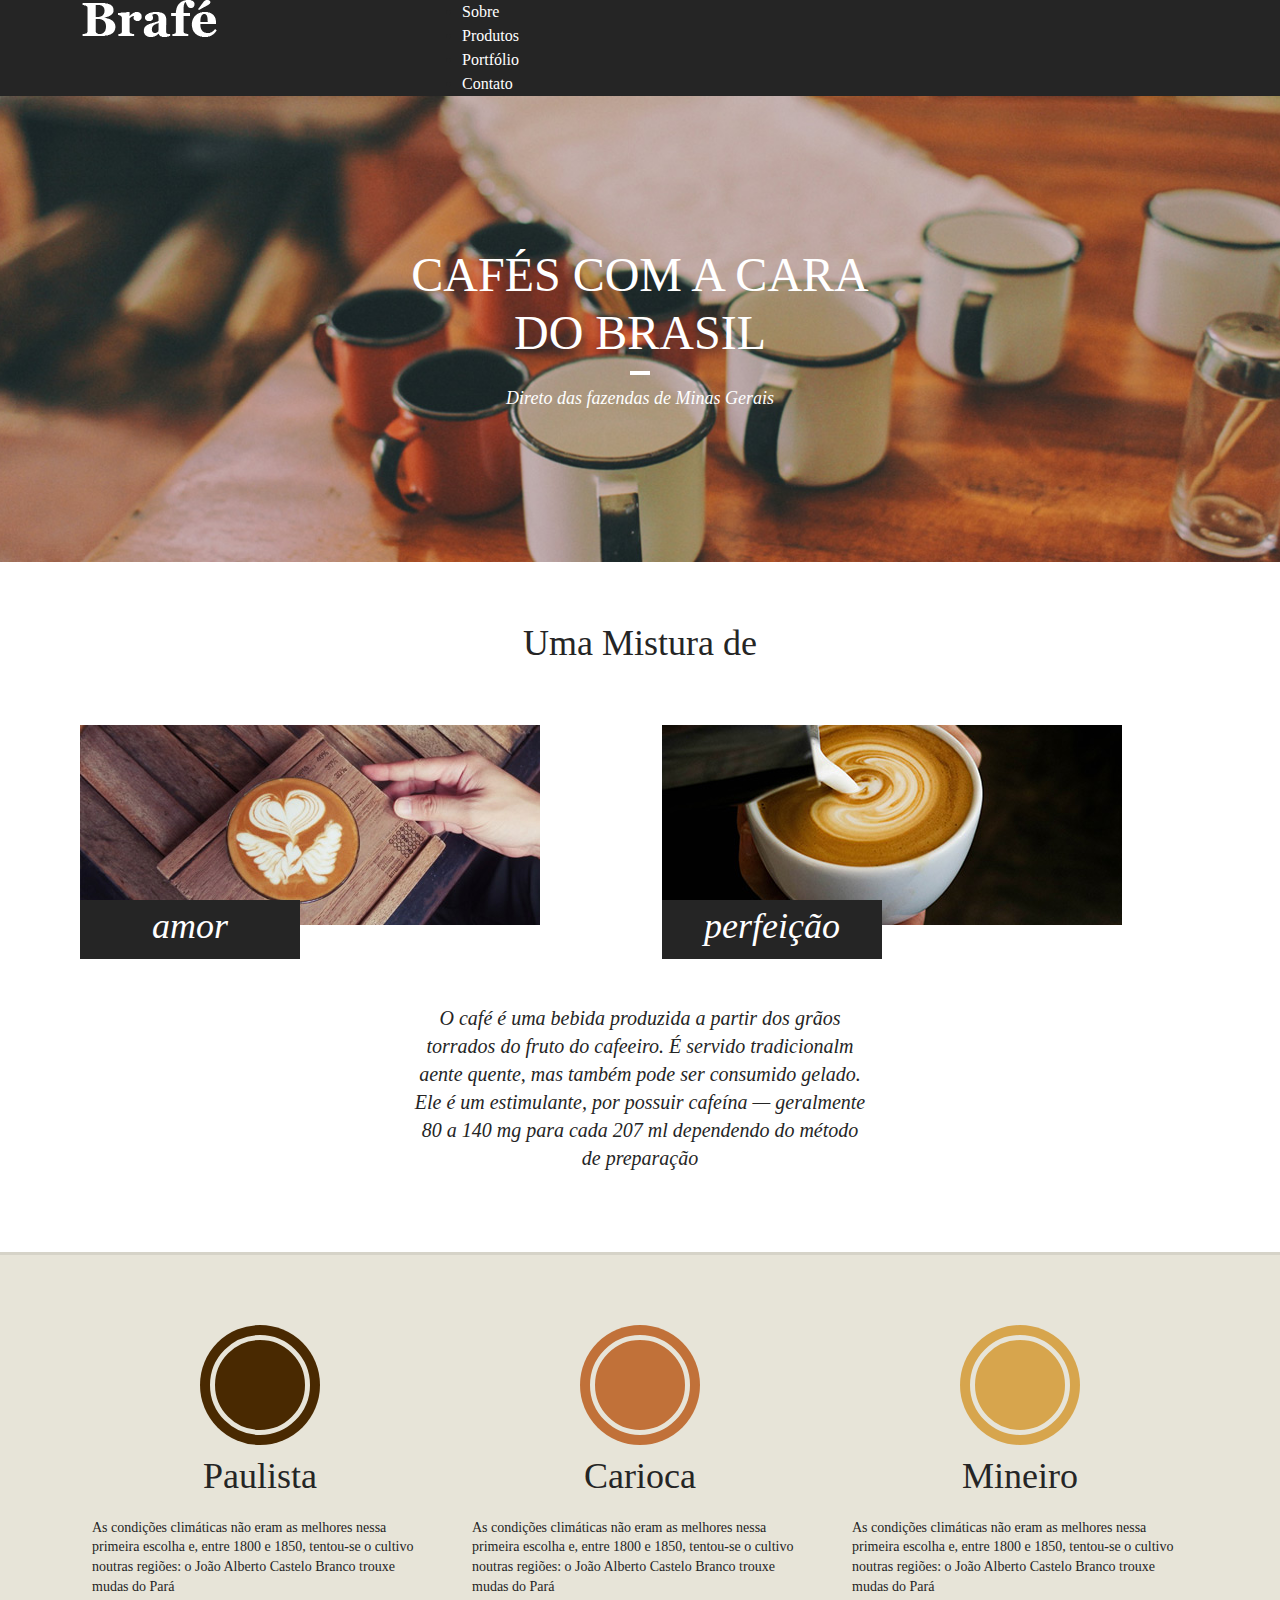
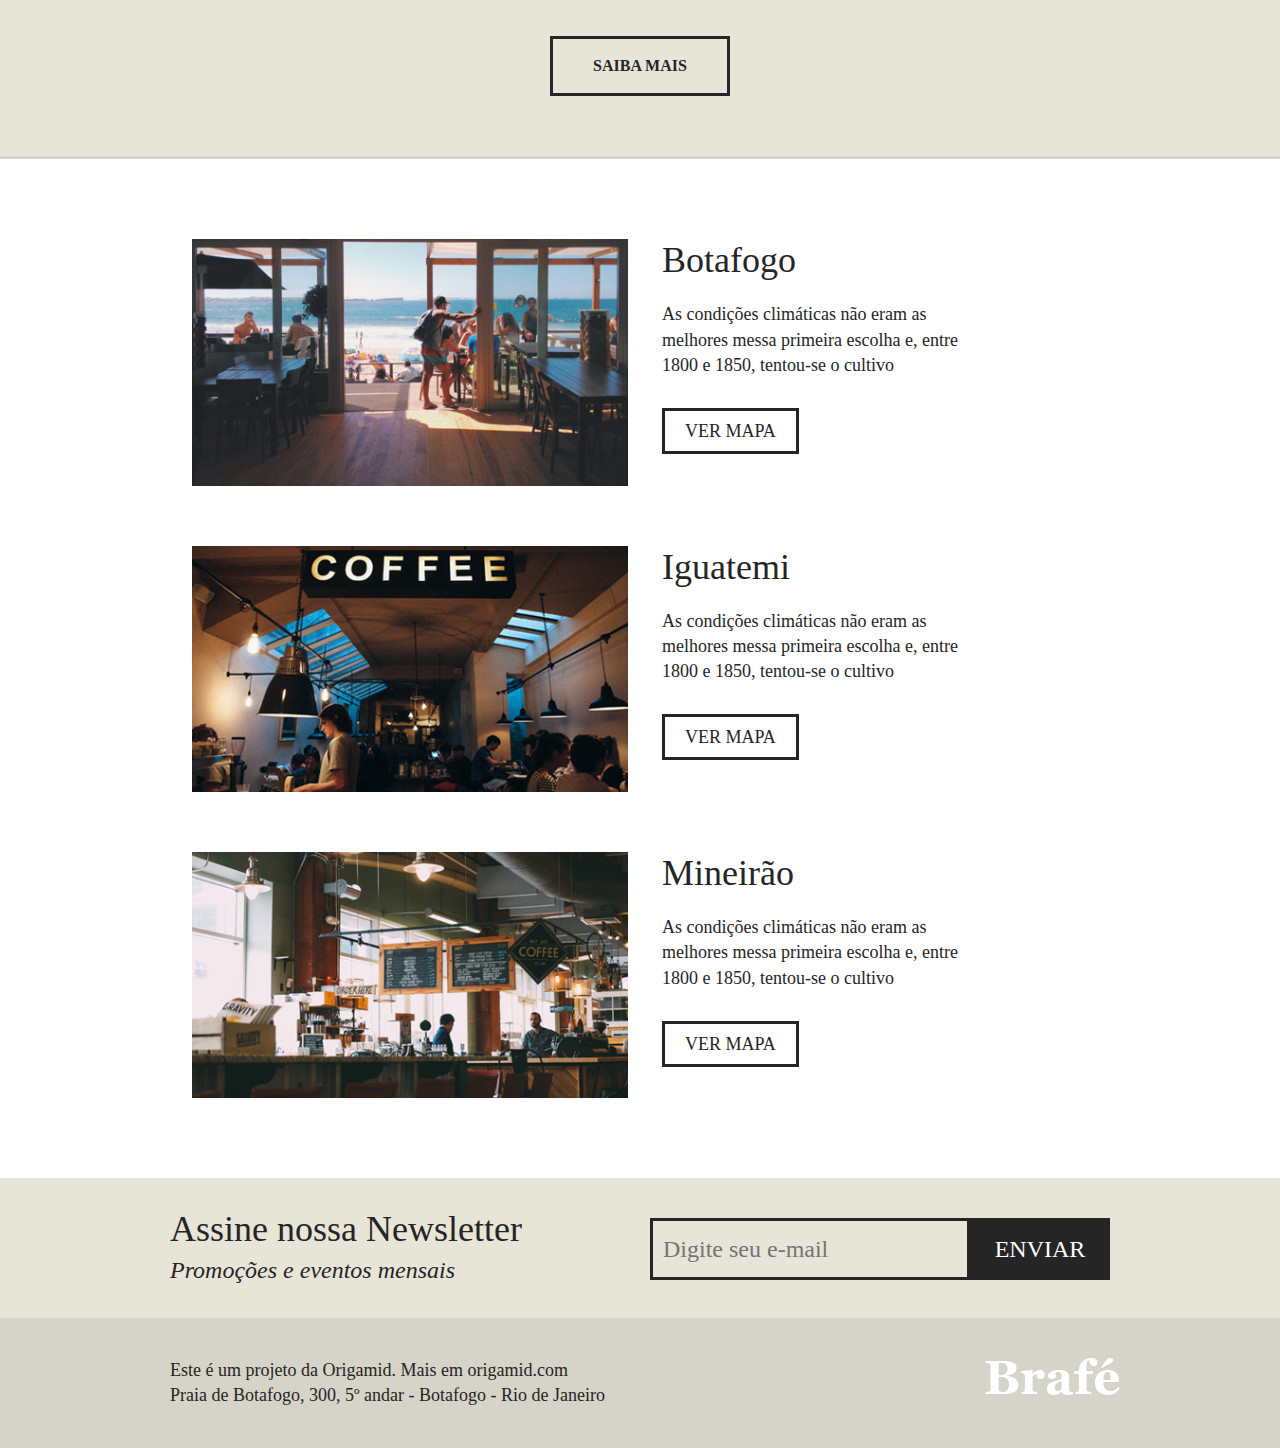
==== brafe-1-bootstrap/index.html @ 09e195a9 "Brafé 1 com Bootstrap" ====
<!DOCTYPE html>
<html lang="pt-br">

<head>
    <meta charset="UTF-8">
    <meta http-equiv="X-UA-Compatible" content="IE=edge">
    <meta name="viewport" content="width=device-width, initial-scale=1.0, shrink-to-fit=no">
    <title>Brafé</title>

    <link rel="stylesheet" type="text/css" href="css/bootstrap.min.css">
    <link rel="stylesheet" href="css/style.css">

</head>

<body>
    <header class="menu">
        <div class="container">
            <div class="row">
                <a class="menu-logo col-4" href="#"><img src="img/brafe.png" alt="Brafé"></a>
                <nav class="menu-nav col-8">
                    <ul>
                        <li><a href="#">Sobre</a></li>
                        <li><a href="#">Produtos</a></li>
                        <li><a href="#">Portfólio</a></li>
                        <li><a href="#">Contato</a></li>
                    </ul>
                </nav>
            </div>
        </div>
    </header>

    <main class="intro">
        <h1>CAFÉS COM A CARA<br>DO BRASIL</h1>
        <p>Direto das fazendas de Minas Gerais</p>
    </main>

    <section class="sobre container">
        <h2>Uma Mistura de</h2>
        <div class="row">
            <div class="col-sm sobre-item">
                <img src="img/cafe-1.jpg" alt="Café com desenho significado amor">
                <h3>amor</h3>
            </div>

            <div class="col-sm sobre-item">
                <img src="img/cafe-2.jpg" alt="Café com desenho significado perfeição">
                <h3>perfeição</h3>
            </div>
        </div>
        <p>O café é uma bebida produzida a partir dos grãos torrados do fruto do cafeeiro.
            É servido tradicionalm aente quente, mas também pode ser consumido gelado.
            Ele é um estimulante, por possuir cafeína — geralmente 80 a 140 mg para cada 207 ml dependendo do método
            de preparação
        </p>
    </section>

    <section>
        <section class="produtos">
            <div class="container">
                <div class="row">
                    <div class="produtos-item col-sm">
                        <h2 class='produtos-paulista'>Paulista</h2>
                        <p>
                            As condições climáticas não eram as melhores nessa primeira escolha e,
                            entre 1800 e 1850, tentou-se o cultivo noutras regiões: o João Alberto
                            Castelo Branco trouxe mudas do Pará
                        </p>
                    </div>

                    <div class="produtos-item col-sm">
                        <h2 class='produtos-carioca'>Carioca</h2>
                        <p>
                            As condições climáticas não eram as melhores nessa primeira escolha e,
                            entre 1800 e 1850, tentou-se o cultivo noutras regiões: o João Alberto
                            Castelo Branco trouxe mudas do Pará
                        </p>
                    </div>

                    <div class="produtos-item col-sm">
                        <h2 class='produtos-mineiro'>Mineiro</h2>
                        <p>
                            As condições climáticas não eram as melhores nessa primeira escolha e,
                            entre 1800 e 1850, tentou-se o cultivo noutras regiões: o João Alberto
                            Castelo Branco trouxe mudas do Pará
                        </p>
                    </div>
                </div>
            </div>
            <a class="produtos-btn" href="#">Saiba mais</a>
            </div>
        </section>

        <section class="locais container">
            <div class="locais-item row">
                <div class="col-sm">
                    <img src="img/botafogo.jpg" alt="Brafé unidade Botafogo">
                </div>
                <div>
                    <h2>Botafogo</h2>
                    <p>
                        As condições climáticas não eram as melhores
                        messa primeira escolha e, entre 1800 e 1850, tentou-se o cultivo
                    </p>
                    <a href="#">Ver Mapa</a>
                </div>
            </div>

            <div class="locais-item row">
                <div class="col-sm">
                    <img src="img/iguatemi.jpg" alt="Brafé unidade Iguatemi">
                </div>
                <div>
                    <h2>Iguatemi</h2>
                    <p>
                        As condições climáticas não eram as melhores
                        messa primeira escolha e, entre 1800 e 1850, tentou-se o cultivo
                    </p>
                    <a href="#">Ver Mapa</a>
                </div>
            </div>

            <div class="locais-item row">
                <div class="col-sm">
                    <img src="img/mineirao.jpg" alt="Brafé unidade Mineirão">
                </div>
                <div>
                    <h2>Mineirão</h2>
                    <p>
                        As condições climáticas não eram as melhores
                        messa primeira escolha e, entre 1800 e 1850, tentou-se o cultivo
                    </p>
                    <a href="#">Ver Mapa</a>
                </div>
            </div>
        </section>

        <section class="assine">
            <div class="assine-container">
                <div class="assine-info">
                    <h2>Assine nossa Newsletter</h2>
                    <p>Promoções e eventos mensais</p>
                </div>

                <form action="">
                    <label for="">Email</label>
                    <input type="text" placeholder="Digite seu e-mail">
                    <button type="submit">Enviar</button>
                </form>
            </div>
        </section>

        <footer class="footer">
            <div class="footer-container">
                <p>Este é um projeto da Origamid. Mais em origamid.com<br>
                    Praia de Botafogo, 300, 5º andar - Botafogo - Rio de Janeiro</p>
                <a href="#"><img src="img/brafe.png" alt="Brafé"> </a>
            </div>
        </footer>
</body>

</html>
---- brafe-1-bootstrap/css/style.css ----
/* Reset */

body, h1, h2, h3, p, ul {
    padding: 0px;
    margin: 0px;
}

body {
    font-family: Georgia, serif;
    color: #252525;
}

* {
    box-sizing: border-box;
}

img {
    display: block;
    max-width: 100%;
}

/* Menu */

.menu {
    background: #252525;
}

.menu-nav a {
    text-decoration: none;
    color: #FFF;
    font-size: 1.125;
}



@media (max-width: 739px) {
    .menu {
        text-align: center;
    }
    a.menu-logo {
        float: none;
        margin: 0 auto;
    }
    .menu-nav {
        float: none;
        clear: both;
    }
}

/* Intro */
.intro {
    background: url('../img/bg-intro.jpg') no-repeat center center;
    background-size: cover;
    padding: 150px 0;
    text-align: center;
    color: #FFF;
}

.intro h1 {
    text-transform: uppercase;
    font-size: 3em;
}

.intro h1::after {
    content: '';
    display: block;
    width: 20px;
    height: 4px;
    background: #FFF;
    margin: 10px auto;
}

.intro p {
    font-style: italic;
    font-size: 1.125em;
}

@media (max-width: 739px) {
    .intro {
        padding: 60px 0;
    }
}

/* Sobre */

.sobre {
    padding: 60px 0;
}

.sobre-container {
    max-width: 960px;
    margin: 0 auto;
}

.sobre-container::after, .sobre-container::before {
    content: '';
    display: table;
    clear: both;
}

.sobre h2 {
    font-size: 2.25em;
    text-align: center;
    margin-bottom: 60px;
}

.sobre-item {
    width: 460px;
    float: left;
    margin: 0 10px;
}

.sobre-item img {
    display: block;
    max-width: 100%;
}

.sobre-item h3 {
    font-size: 2.25em;
    background: #252525;
    width: 220px;
    color: #FFF;
    font-style: italic;
    font-weight: normal;
    text-align: center;
    padding: 5px 0 10px 0;
    top: -25px;
    position: relative;
}

.sobre p {
    font-size: 1.25em;
    line-height: 1.4em;
    font-style: italic;
    text-align: center;
    margin: 20px auto;
    max-width: 460px;
}

@media (min-width: 740px) and (max-width: 980px) {
    .sobre-container {
        max-width: 720px;
    }
    .sobre-item {
        width: 340px;
    }
}

@media (max-width: 739px) {
    .sobre-container {
        max-width: 300px;
    }
    .sobre-item {
        width: 300px;
        margin: 0 auto;
    }
}

/* Produtos */

.produtos {
    background: #E7E4D8;
    padding: 60px 0;
    border-top: 3px solid #D6D3C8;
    border-bottom: 3px  solid #D6D3C8;
}

.produtos-container {
    max-width: 960px;
    margin: 0 auto;
}

.produtos-container::before, .produtos-container::after {
    content: '';
    display: table;
    clear: both;
}

.produtos-item {
    width: 300px;
    float: left;
    margin: 0 10px 20px 10px;
}

.produtos-item h2 {
    text-align: center;
    font-size: 2.25em;
    margin-bottom: 20px;
}

.produtos-item h2::before {
    content: '';
    display: block;
    width: 100px;
    height: 100px;
    border-radius: 50%;
    margin: 20px auto;
    border: 5px solid #E7E4D8;
    box-shadow: 0 0 0 10px currentColor;
    background: currentColor;
}

h2.produtos-paulista::before {
    color: #492901;
}

h2.produtos-carioca::before {
    color: #C17139;
}

h2.produtos-mineiro::before {
    color: #D7A54D;
}

.produtos-item p {
    font-size: 0.875em;
    line-height: 1.4em;
}

.produtos-btn {
    width: 180px;
    border: 3px solid;
    color: #252525;
    text-decoration: none;
    display: block;
    font-weight: bold;
    text-transform: uppercase;
    text-align: center;
    padding: 15px 0;
    margin: 20px auto 0 auto;
}

@media (min-width: 740px) and (max-width: 980px) {
    .produtos-container {
        max-width: 720px;
    }

    .produtos-item {
        width: 220px;
    }
}

@media (max-width: 739px ){
    .produtos-container {
        max-width: 300px;
    }
    .produtos-item {
        margin: 0 auto 20px auto;
    }
}

/* Locais */

.locais {
    max-width: 960px;
    margin: 0 auto;
    padding: 20px 0;
}

.locais-item {
    clear: both;
    margin: 60px auto;
}

.locais-item::after, .locais-item::before {
    display: table;
    content: '';
    clear: both;
}

.locais-item img {
    width: 460px;
    float: left;
    display: block;
    margin: 0 10px;
}

.locais-item > div {
    width: 460px;
    float: left;
    margin: 0 10px;
}

.locais-item h2 {
    font-size: 2.25em;
    margin-bottom: 20px;
}

.locais-item p {
    font-size: 1.125em;
    line-height: 1.4em;
    max-width: 320px;
    margin-bottom: 40px;
}

.locais-item a {
    font-size: 1.125em;
    text-transform: uppercase;
    text-decoration: none;
    border: 3px solid;
    color: #252525;
    padding: 10px 20px;
}

@media (min-width: 740px ) and (max-width: 980px) {
    .locais {
        max-width: 720px;
    }
    .locais-item > div, .locais-item img {
        width: 340px;
    }
}

@media (max-width: 739px ) {
    .locais {
        max-width: 300px;
    }
    .locais-item > div, .locais-item img {
        width: 300px;
        margin: 0;
    }

}

/* Assine */

.assine {
    background: #E7E4D8;
    padding: 30px 0;
}

.assine-container {
    max-width: 960px;
    margin: 0 auto;
}

.assine-container::after, .assine-container::before {
    content: '';
    display: table;
    clear: both;
}

.assine-info {
    width: 460px;
    margin: 0 10px;
    float: left;
}

.assine-info h2 {
    font-size: 2.25em;
}

.assine-info p {
    font-size: 1.5em;
    font-style: italic;
}

.assine form {
    width: 460px;
    margin: 10px 10px 0 10px;
    float: left;
}

.assine form label {
    display: none;
}

.assine input {
    width: 320px;
    box-sizing: border-box;
    border: 3px solid #252525;
    background: none;
    font-size: 1.5em;
    font-family: Georgia, 'Times New Roman', Times, serif;
    padding: 10px;
    float: left;
}

.assine button {
    background: #252525;
    border: none;
    font-family: Georgia, 'Times New Roman', Times, serif;
    text-transform: uppercase;
    font-size: 1.5em;
    width: 140px;
    padding: 13px 0;
    color: #FFF;
    cursor: pointer;
}

@media (min-width: 740px ) and (max-width: 980px ) {
    .assine-container {
        max-width: 720px;
    }
    .assine-info {
        width: 340px;
    }
    .assine form {
        width: 340px;
    }
    .assine input {
        width: 340px;
    }
}

@media (max-width: 739px ) {
    .assine-container {
        max-width: 300px;
    }
    .assine-info, .assine form, .assine input {
        width: 300px;
        margin: 10px 0 0 0;
    }
}

/* Footer */

.footer {
    background: #D6D3C8;
    padding: 40px 0;
}

.footer-container {
    max-width: 960px;
    margin: 0 auto;
}

.footer-container::after, .footer-container::before {
    content: '';
    display: table;
    clear: both;
}

.footer p {
    float: left;
    margin: 0 10px;
    font-size: 1.125em;
    line-height: 1.4em;
}

.footer img {
    float: right;
    display: block;
}

@media (max-width: 739px ) {
    .footer-container {
        max-width: 300px;
    }
    .footer p {
        float: none;
        margin: 0;
    }
    .footer img {
        float: none;
        margin: 20px 0;
    }
}
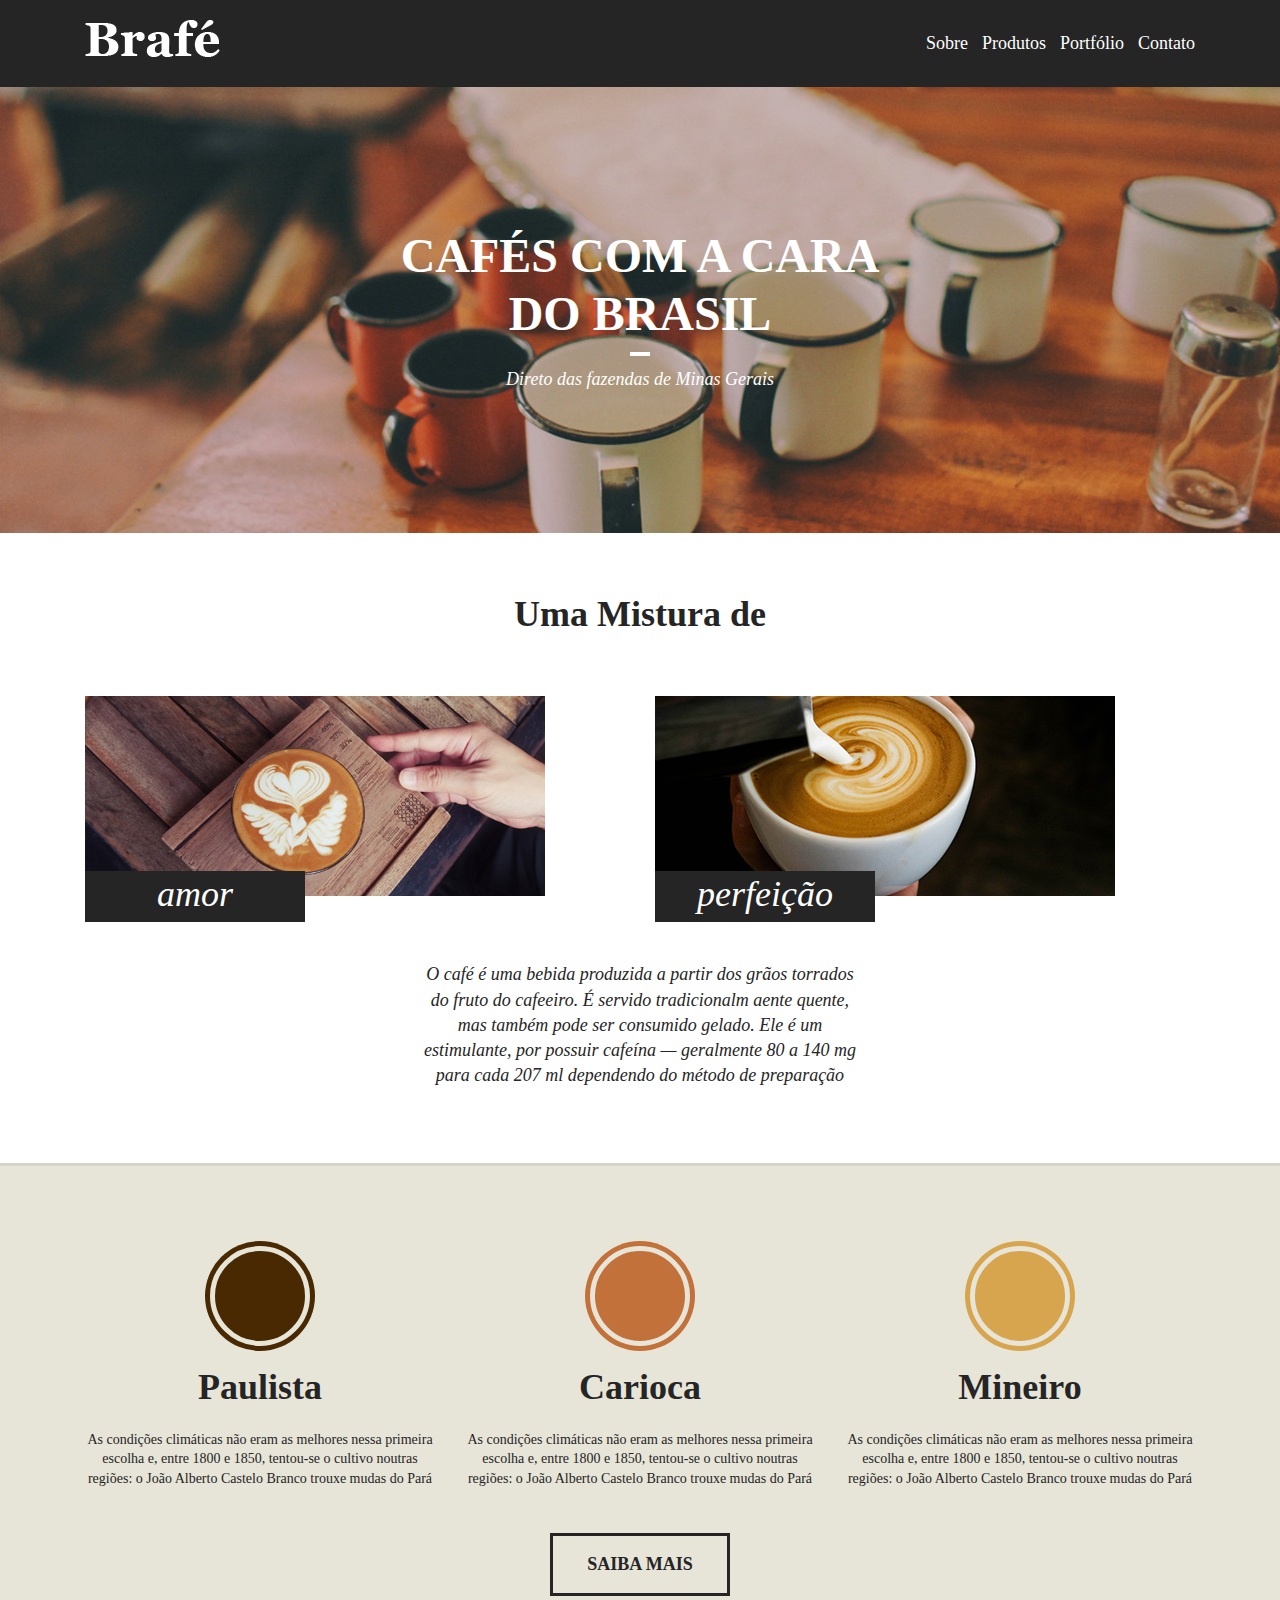
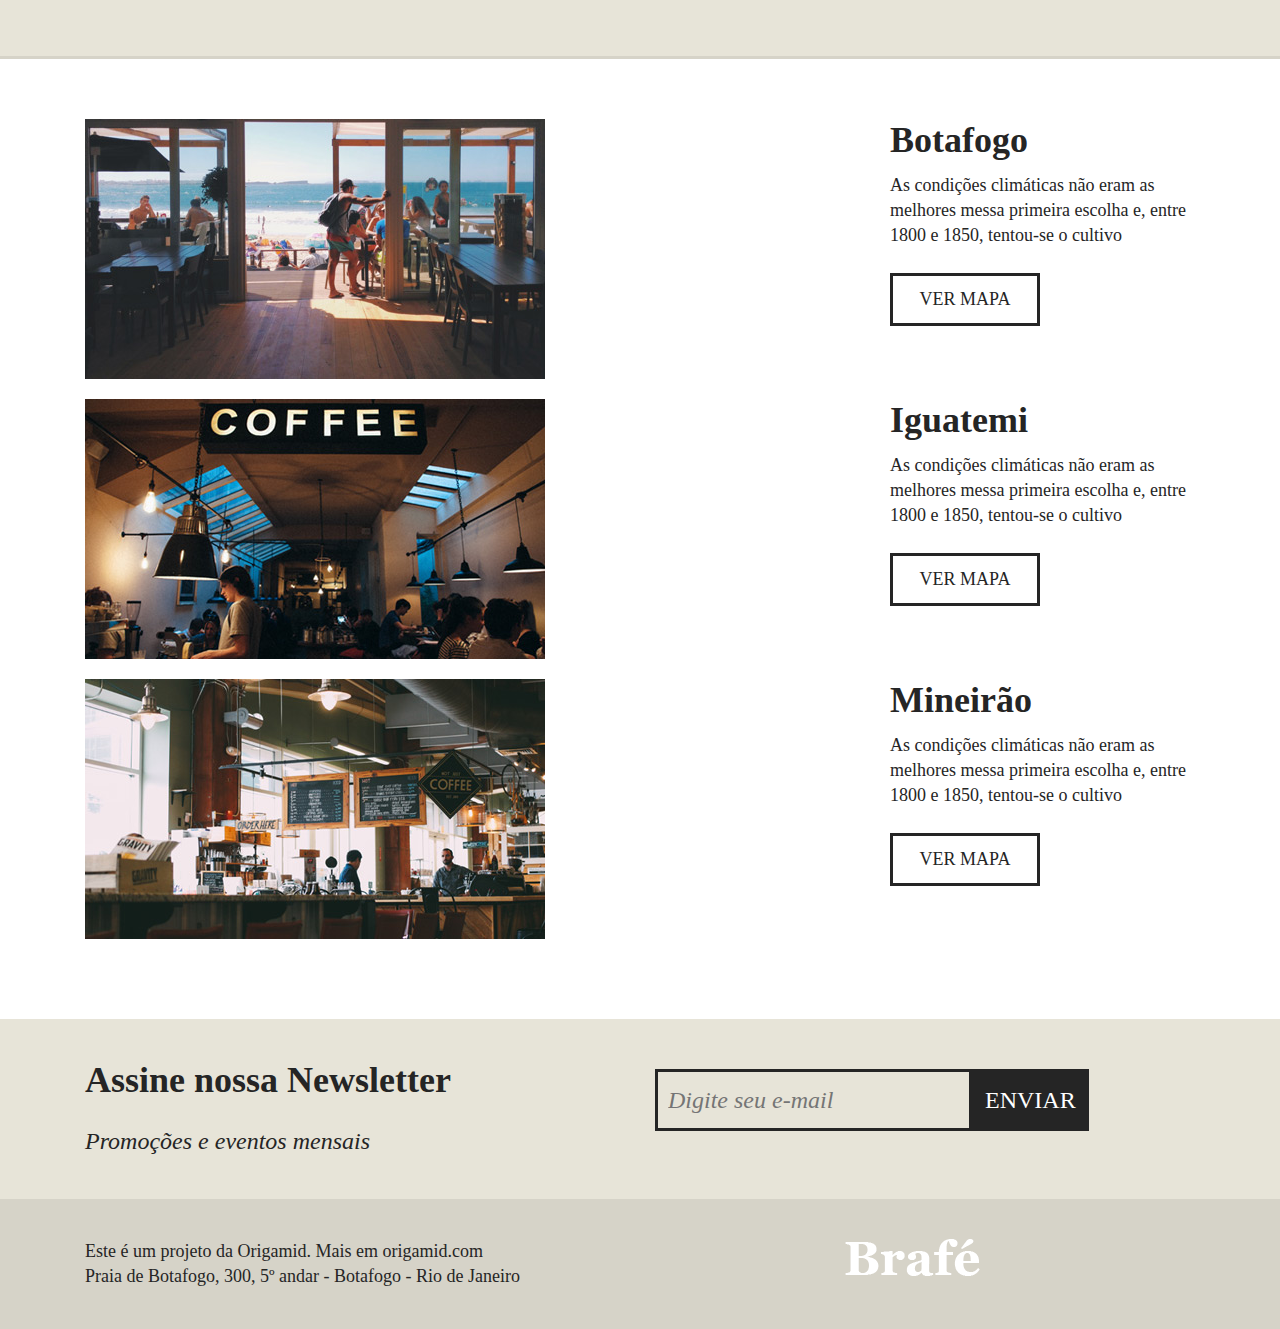
==== commit 3e22fec3: "brafé 1 com bootstrap" ====
--- a/brafe-1-bootstrap/index.html
+++ b/brafe-1-bootstrap/index.html
@@ -135,25 +135,33 @@
         </section>
 
         <section class="assine">
-            <div class="assine-container">
-                <div class="assine-info">
-                    <h2>Assine nossa Newsletter</h2>
-                    <p>Promoções e eventos mensais</p>
+            <div class="container">
+                <div class="row">
+                    <div class="assine-info col-sm">
+                        <h2>Assine nossa Newsletter</h2>
+                        <p>Promoções e eventos mensais</p>
+                    </div>
+
+                    <form class="col-sm">
+                        <label for="">Email</label>
+                        <input type="text" placeholder="Digite seu e-mail">
+                        <button type="submit">Enviar</button>
+                    </form>
                 </div>
-
-                <form action="">
-                    <label for="">Email</label>
-                    <input type="text" placeholder="Digite seu e-mail">
-                    <button type="submit">Enviar</button>
-                </form>
             </div>
         </section>
 
         <footer class="footer">
-            <div class="footer-container">
-                <p>Este é um projeto da Origamid. Mais em origamid.com<br>
-                    Praia de Botafogo, 300, 5º andar - Botafogo - Rio de Janeiro</p>
-                <a href="#"><img src="img/brafe.png" alt="Brafé"> </a>
+            <div class="container">
+                <div class="row">
+                    <p class="col-sm-8">Este é um projeto da Origamid. Mais em origamid.com<br>
+                        Praia de Botafogo, 300, 5º andar - Botafogo - Rio de Janeiro</p>
+                    <a href="#">
+                        <div class="col-sm">
+                            <img src="img/brafe.png" alt="Brafé">
+                        </div>
+                    </a>
+                </div>
             </div>
         </footer>
 </body>
--- a/brafe-1-bootstrap/css/style.css
+++ b/brafe-1-bootstrap/css/style.css
@@ -1,458 +1,295 @@
 /* Reset */
 
 body, h1, h2, h3, p, ul {
-    padding: 0px;
-    margin: 0px;
+	padding: 0px;
+	margin: 0px;
 }
 
 body {
-    font-family: Georgia, serif;
-    color: #252525;
+	font-family: Georgia, serif;
+	color: #252525;
 }
 
 * {
-    box-sizing: border-box;
-}
-
-img {
-    display: block;
-    max-width: 100%;
+	box-sizing: border-box;
+}
+
+img{
+	display: block;
+	max-width: 100%;
 }
 
 /* Menu */
 
 .menu {
-    background: #252525;
+	background: #252525;
+	padding: 20px 0;
 }
 
 .menu-nav a {
-    text-decoration: none;
-    color: #FFF;
-    font-size: 1.125;
-}
-
-
-
-@media (max-width: 739px) {
-    .menu {
-        text-align: center;
-    }
-    a.menu-logo {
-        float: none;
-        margin: 0 auto;
-    }
-    .menu-nav {
-        float: none;
-        clear: both;
-    }
+	text-decoration: none;
+	color: #fff;
+	font-size: 1.125em;
+}
+
+.menu-nav ul{
+	float: right;
+	list-style: none;
+}
+
+.menu-nav ul li{
+	display: inline-block;
+}
+
+.menu-nav ul li a{
+	padding: 10px 0;
+	display: inline-block;
+	margin-left: 10px;
 }
 
 /* Intro */
+
 .intro {
-    background: url('../img/bg-intro.jpg') no-repeat center center;
-    background-size: cover;
-    padding: 150px 0;
-    text-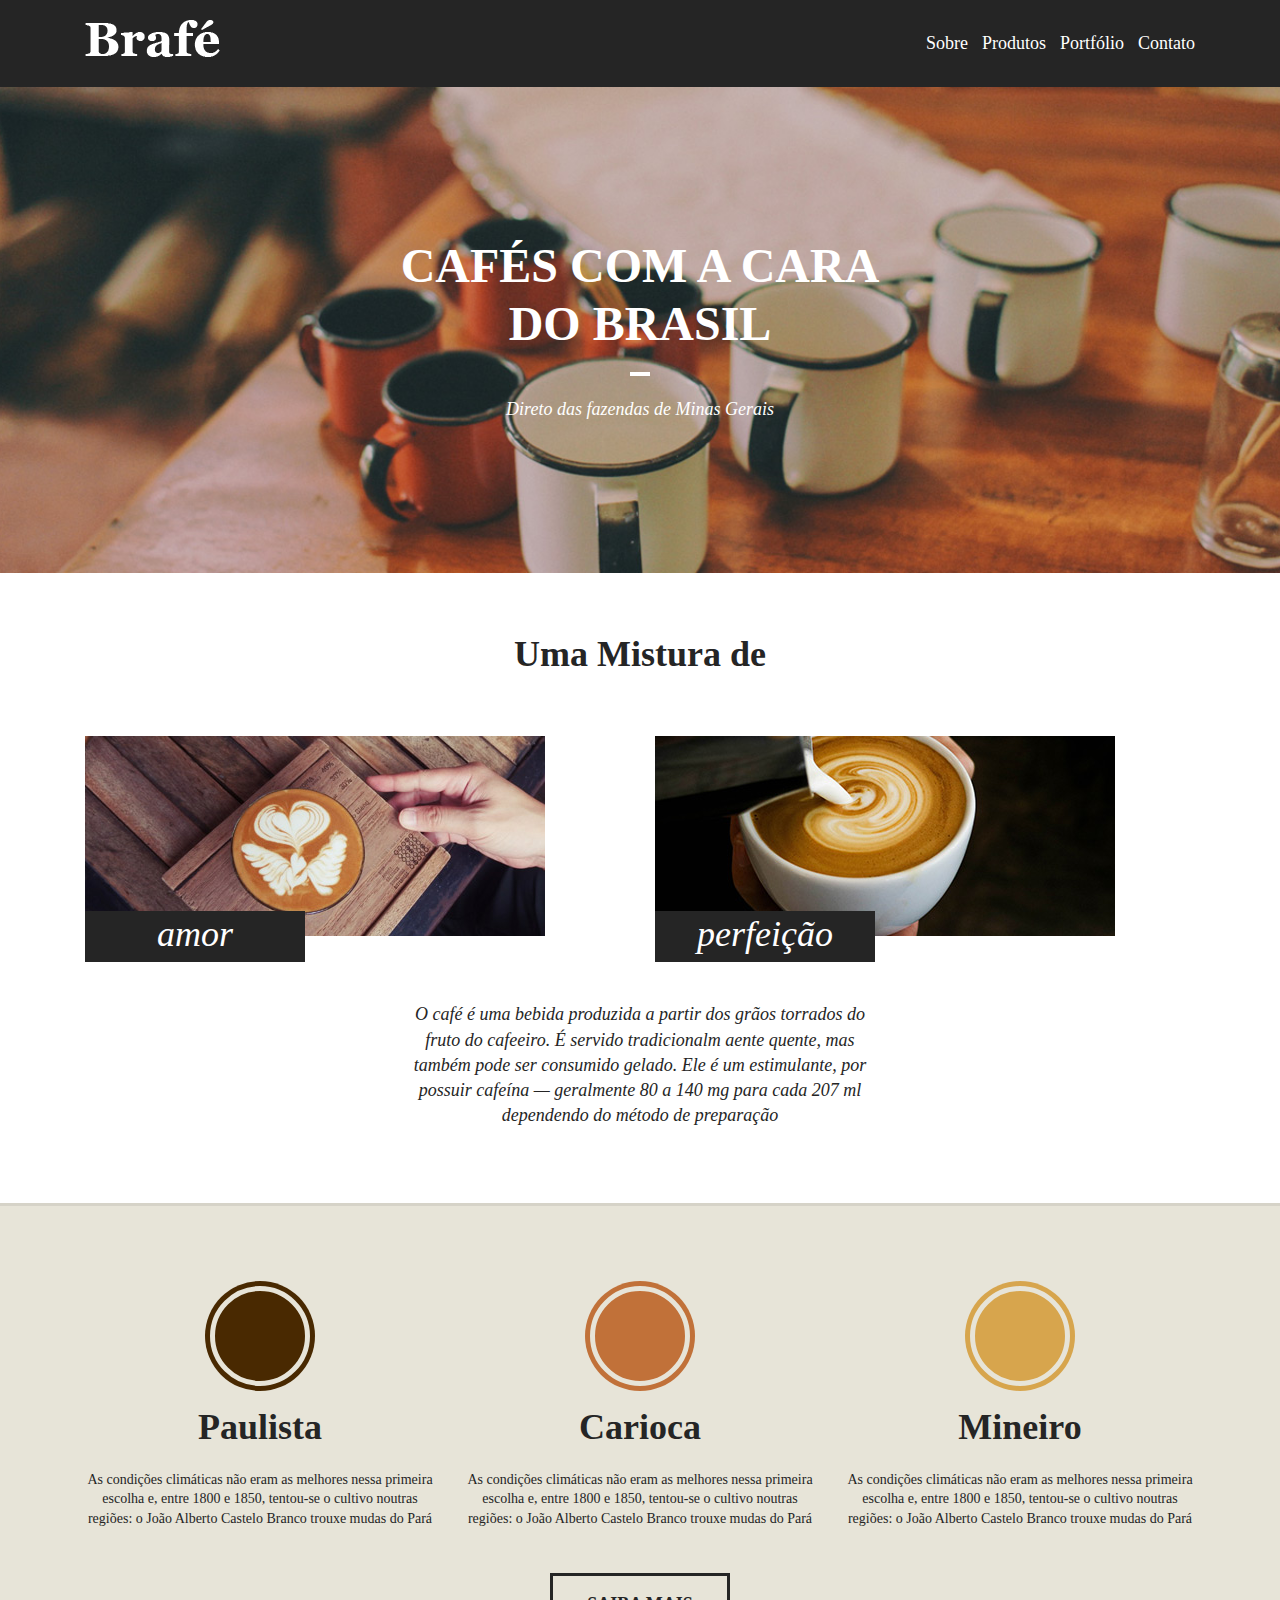
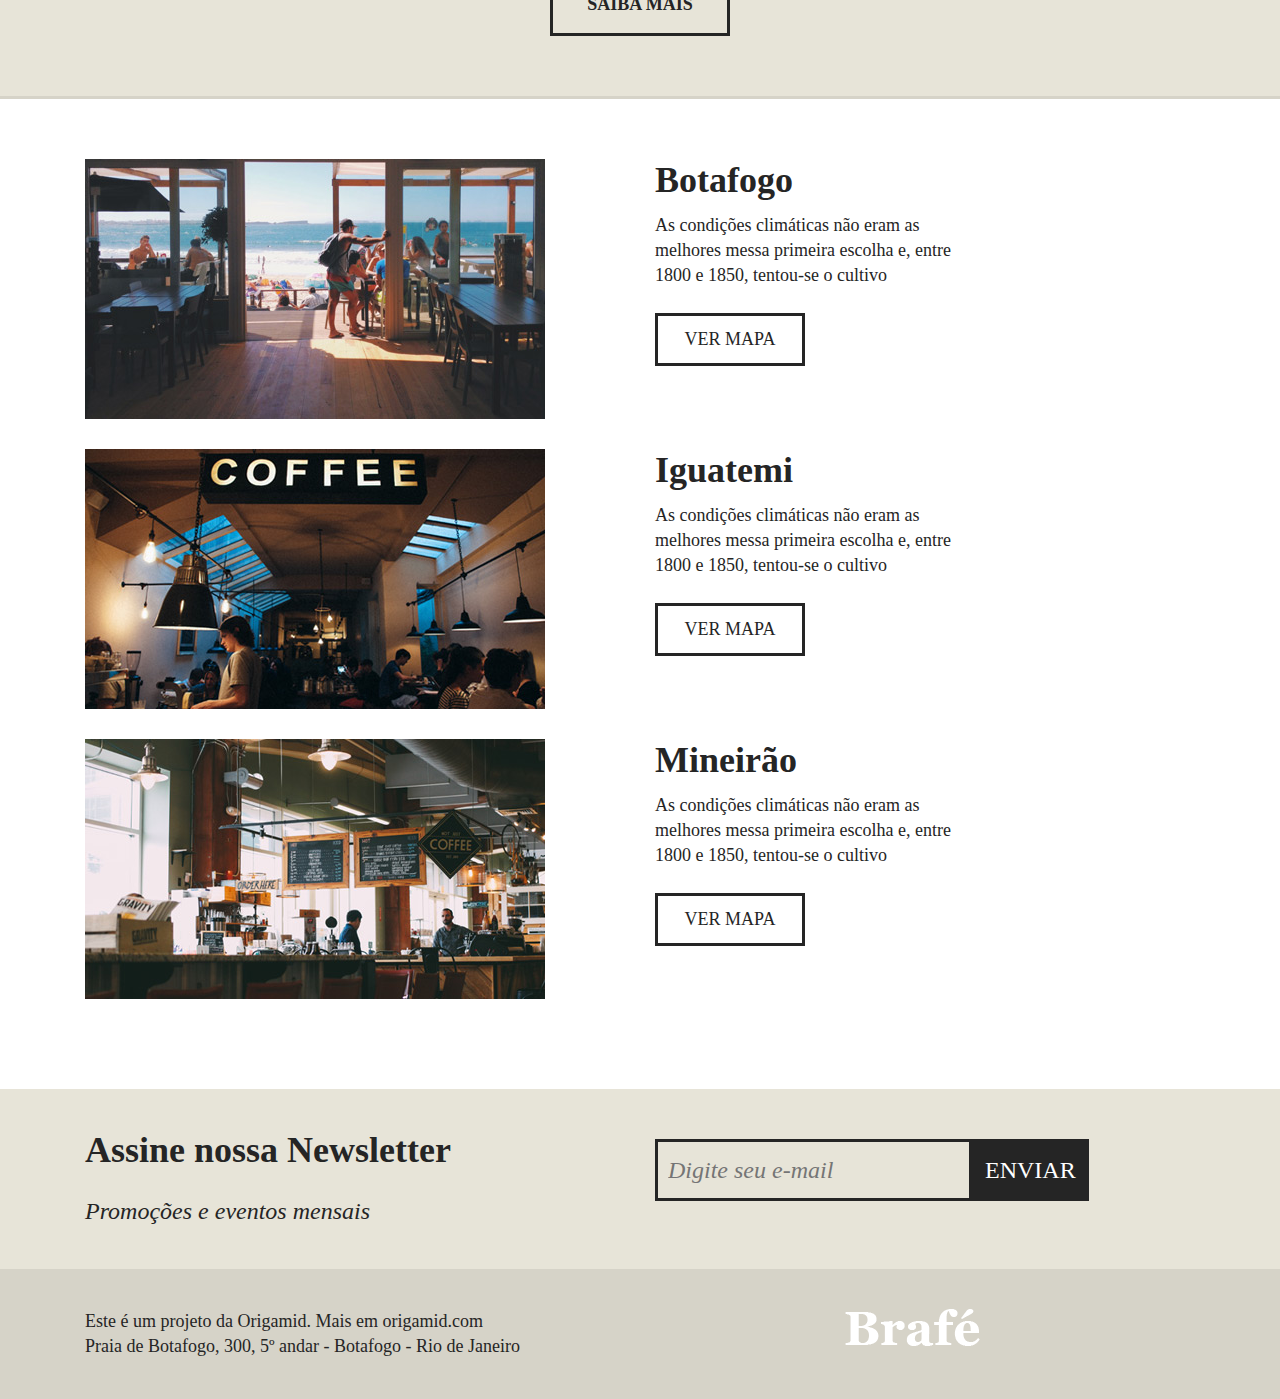
==== commit f9c862ed: "fix images e add Media Querie" ====
--- a/brafe-1-bootstrap/index.html
+++ b/brafe-1-bootstrap/index.html
@@ -95,7 +95,7 @@
                 <div class="col-sm">
                     <img src="img/botafogo.jpg" alt="Brafé unidade Botafogo">
                 </div>
-                <div>
+                <div class="col-sm">
                     <h2>Botafogo</h2>
                     <p>
                         As condições climáticas não eram as melhores
@@ -109,7 +109,7 @@
                 <div class="col-sm">
                     <img src="img/iguatemi.jpg" alt="Brafé unidade Iguatemi">
                 </div>
-                <div>
+                <div class="col-sm">
                     <h2>Iguatemi</h2>
                     <p>
                         As condições climáticas não eram as melhores
@@ -123,7 +123,7 @@
                 <div class="col-sm">
                     <img src="img/mineirao.jpg" alt="Brafé unidade Mineirão">
                 </div>
-                <div>
+                <div class="col-sm">
                     <h2>Mineirão</h2>
                     <p>
                         As condições climáticas não eram as melhores
--- a/brafe-1-bootstrap/css/style.css
+++ b/brafe-1-bootstrap/css/style.css
@@ -23,7 +23,8 @@
 
 .menu {
 	background: #252525;
-	padding: 20px 0;
+	padding-top: 20px;
+	padding-bottom: 20px;
 }
 
 .menu-nav a {
@@ -47,13 +48,24 @@
 	margin-left: 10px;
 }
 
+@media (max-width: 769px) {
+	.menu-nav ul {
+		float: none;
+	}
+	.menu-nav ul li a {
+		padding-left: 0px;
+		margin-left: 0px;
+	}
+}
+
 /* Intro */
 
 .intro {
 	background: url('../../img/bg-intro.jpg') no-repeat center center;
 	background-size: cover;
 	color: #fff;
-	padding: 140px 0;
+	padding: 150px 0;
+	text-align: center;
 }
 
 .intro h1 {
@@ -69,13 +81,19 @@
 	width: 20px;
 	height: 4px;
 	background: #fff;
-	margin: 10px auto;
+	margin: 20px auto;
 }
 
 .intro p {
 	font-style: italic;
 	font-size: 1.125em;
 	text-align: center;
+}
+
+@media (max-width: 769px ) {
+	.intro {
+		padding: 60px 0;
+	}
 }
 
 /* Sobre */
@@ -110,7 +128,7 @@
 	font-size: 1.125em;
 	line-height: 1.4em;
 	font-style: italic;
-	max-width: 440px;
+	max-width: 460px;
 	text-align: center;
 	margin: 15px auto;
 }
@@ -196,7 +214,7 @@
 }
 
 .locais-item{
-	margin-bottom: 20px;
+	margin-bottom: 30px;
 }
 
 .locais-item h2 {
@@ -292,4 +310,11 @@
 
 .footer img{
 	float: right;
+}
+
+@media (max-width: 739px) {
+	.footer img {
+		float: none;
+		margin-top: 20px;
+	}
 }